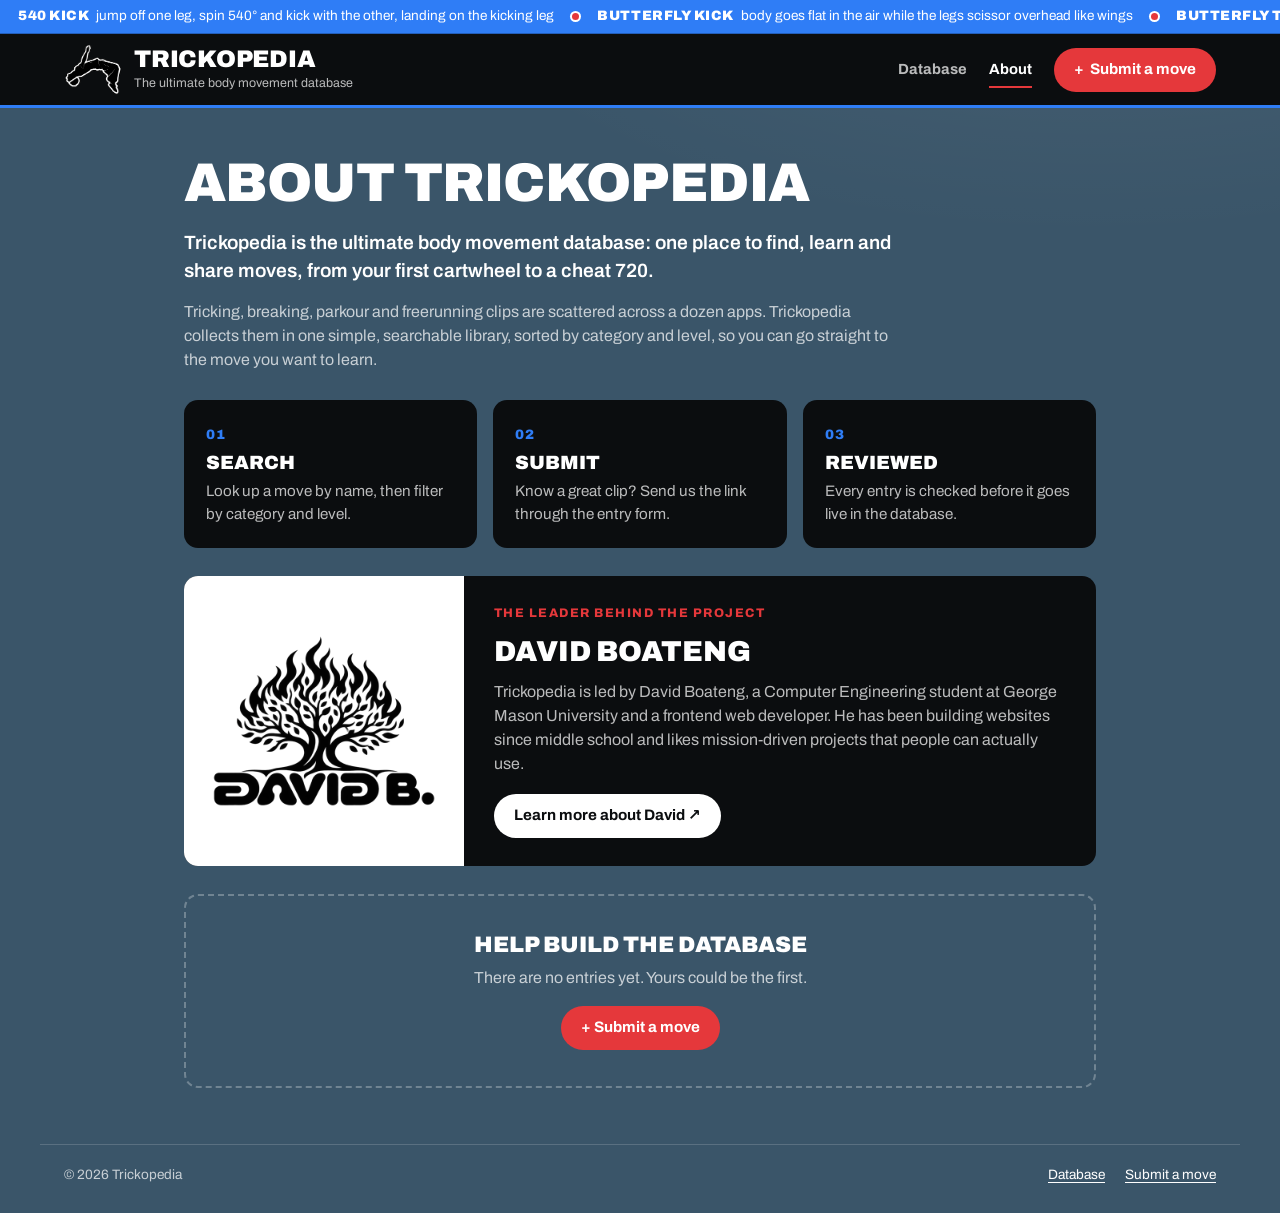
==== about.html @ de52c17c "Launch Trickopedia: movement database, about page and moves ticker - Database page with search, cate" ====
<!DOCTYPE html>
<html lang="en">
<head>
  <meta charset="UTF-8">
  <meta name="viewport" content="width=device-width, initial-scale=1.0">
  <title>About | Trickopedia</title>
  <meta name="description" content="About Trickopedia, the ultimate body movement and moves database, and the person leading it.">
  <meta name="theme-color" content="#0b0d0f">
  <link rel="icon" href="assets/trickopedia.png">
  <link rel="preconnect" href="https://fonts.googleapis.com">
  <link rel="preconnect" href="https://fonts.gstatic.com" crossorigin>
  <link href="https://fonts.googleapis.com/css2?family=Archivo:wght@400;500;600;700;800;900&display=swap" rel="stylesheet">
  <link rel="stylesheet" href="styles.css">
</head>
<body>

  <header class="top">
    <div class="ticker" id="ticker"></div>
    <div class="top-inner">
      <a href="./" class="brand" aria-label="Trickopedia home">
        <img src="assets/trickopedia.png" alt="" class="brand-logo">
        <span class="brand-text">
          <span class="brand-name">Trickopedia</span>
          <span class="brand-tag">The ultimate body movement database</span>
        </span>
      </a>
      <nav class="top-nav" aria-label="Main">
        <a href="./">Database</a>
        <a href="about.html" aria-current="page">About</a>
        <a href="./#submit" class="btn btn-red">
          <span aria-hidden="true">+</span> <span class="btn-long">Submit a move</span><span class="btn-short">Submit</span>
        </a>
      </nav>
    </div>
  </header>

  <main class="wrap about">
    <section class="about-intro">
      <h1>About Trickopedia</h1>
      <p class="lead">Trickopedia is the ultimate body movement database: one place to find, learn and share moves, from your first cartwheel to a cheat 720.</p>
      <p>Tricking, breaking, parkour and freerunning clips are scattered across a dozen apps. Trickopedia collects them in one simple, searchable library, sorted by category and level, so you can go straight to the move you want to learn.</p>
    </section>

    <section class="about-steps" aria-label="How it works">
      <div class="step"><span>01</span><h2>Search</h2><p>Look up a move by name, then filter by category and level.</p></div>
      <div class="step"><span>02</span><h2>Submit</h2><p>Know a great clip? Send us the link through the entry form.</p></div>
      <div class="step"><span>03</span><h2>Reviewed</h2><p>Every entry is checked before it goes live in the database.</p></div>
    </section>

    <section class="leader">
      <div class="leader-logo">
        <img src="assets/davidb-logo.png" alt="David B. logo">
      </div>
      <div class="leader-text">
        <p class="eyebrow">The leader behind the project</p>
        <h2>David Boateng</h2>
        <p>Trickopedia is led by David Boateng, a Computer Engineering student at George Mason University and a frontend web developer. He has been building websites since middle school and likes mission-driven projects that people can actually use.</p>
        <a href="https://djmboateng.github.io/simulations/about.html" class="btn btn-white" target="_blank" rel="noopener">Learn more about David ↗</a>
      </div>
    </section>

    <section class="about-cta">
      <h2>Help build the database</h2>
      <p>There are no entries yet. Yours could be the first.</p>
      <a href="./#submit" class="btn btn-red">+ Submit a move</a>
    </section>
  </main>

  <footer class="foot">
    <p>© <span id="year"></span> Trickopedia</p>
    <nav class="foot-links"><a href="./">Database</a><a href="./#submit">Submit a move</a></nav>
  </footer>

  <script src="app.js"></script>
</body>
</html>
---- styles.css ----
/* =========================================================
   Trickopedia — styles
   Palette: black, white, blue, red on an earthy blue background
   ========================================================= */

:root {
  --bg: #3a5569;          /* earthy blue */
  --bg-soft: #45627a;
  --black: #0b0d0f;
  --black-2: #171b20;
  --white: #ffffff;
  --text-soft: rgba(255, 255, 255, 0.72);
  --line: rgba(255, 255, 255, 0.16);
  --blue: #2f7df6;
  --blue-soft: rgba(47, 125, 246, 0.18);
  --red: #e5383b;
  --red-dark: #c52326;
  --radius: 14px;
  --max: 1200px;
  --font: 'Archivo', system-ui, -apple-system, 'Segoe UI', sans-serif;
}

*, *::before, *::after { box-sizing: border-box; }
[hidden] { display: none !important; }
html { -webkit-text-size-adjust: 100%; }
body {
  margin: 0;
  min-height: 100vh;
  display: flex;
  flex-direction: column;
  font-family: var(--font);
  font-size: 16px;
  line-height: 1.5;
  color: var(--white);
  background:
    radial-gradient(1200px 600px at 85% -10%, rgba(255, 255, 255, 0.07), transparent 60%),
    var(--bg);
}
img { display: block; max-width: 100%; }
h1, h2, h3 { margin: 0; line-height: 1.15; }
p { margin: 0; }
button, input, select, textarea { font: inherit; color: inherit; }
::selection { background: var(--blue); color: var(--white); }
:focus-visible { outline: 3px solid var(--blue); outline-offset: 2px; }
.muted { color: #5b6672; }

/* ============ BUTTONS ============ */
.btn {
  display: inline-flex;
  align-items: center;
  justify-content: center;
  gap: 6px;
  height: 44px;
  padding: 0 20px;
  border: 0;
  border-radius: 999px;
  font-weight: 700;
  font-size: 0.95rem;
  cursor: pointer;
  white-space: nowrap;
  transition: background 0.15s, transform 0.15s;
}
.btn:active { transform: scale(0.97); }
.btn:disabled { opacity: 0.6; cursor: progress; }
.btn-red { background: var(--red); color: var(--white); }
.btn-red:hover { background: var(--red-dark); }
.btn-ghost { background: transparent; color: var(--black); box-shadow: inset 0 0 0 1.5px #c9d0d7; }
.btn-ghost:hover { background: #eef1f4; }
.btn-short { display: none; }
.btn-white { background: var(--white); color: var(--black); }
.btn-white:hover { background: #e6ebf0; }
.link { background: none; border: 0; padding: 0; color: var(--white); text-decoration: underline; text-underline-offset: 3px; cursor: pointer; }

/* ============ HEADER ============ */
.top {
  position: sticky;
  top: 0;
  z-index: 20;
  background: var(--black);
  border-bottom: 3px solid var(--blue);
}
.top-inner {
  max-width: var(--max);
  margin: 0 auto;
  padding: 10px 24px;
  display: flex;
  align-items: center;
  justify-content: space-between;
  gap: 16px;
}
.brand { display: flex; align-items: center; gap: 12px; color: var(--white); text-decoration: none; min-width: 0; }
.brand-logo { width: 58px; height: auto; flex: none; }
.brand-text { display: flex; flex-direction: column; min-width: 0; }
.brand-name {
  font-weight: 900;
  font-size: 1.5rem;
  letter-spacing: -0.01em;
  text-transform: uppercase;
  line-height: 1;
}
.brand-tag { font-size: 0.78rem; color: var(--text-soft); margin-top: 3px; white-space: nowrap; overflow: hidden; text-overflow: ellipsis; }
.top-nav { display: flex; align-items: center; gap: 22px; flex: none; }
.top-nav > a:not(.btn) {
  color: var(--text-soft);
  text-decoration: none;
  font-weight: 700;
  font-size: 0.92rem;
  padding: 6px 0;
  border-bottom: 2px solid transparent;
  transition: color 0.15s, border-color 0.15s;
}
.top-nav > a:not(.btn):hover { color: var(--white); }
.top-nav > a[aria-current="page"] { color: var(--white); border-bottom-color: var(--red); }
a.btn { text-decoration: none; }

/* ============ TICKER ============ */
.ticker {
  height: 34px;
  overflow: hidden;
  display: flex;
  align-items: center;
  background: var(--blue);
  color: var(--white);
  font-size: 0.85rem;
  border-bottom: 1px solid rgba(0, 0, 0, 0.25);
}
.ticker-track { display: flex; width: max-content; animation: ticker 110s linear infinite; }
.ticker:hover .ticker-track { animation-play-state: paused; }
.ticker-set { display: flex; align-items: center; }
.ticker-item { white-space: nowrap; padding: 0 18px; }
.ticker-item b { font-weight: 900; text-transform: uppercase; letter-spacing: 0.04em; margin-right: 4px; }
.ticker i { width: 7px; height: 7px; flex: none; border-radius: 50%; background: var(--red); box-shadow: 0 0 0 2px var(--white); }
@keyframes ticker { to { transform: translateX(-50%); } }

/* ============ MAIN ============ */
.wrap {
  flex: 1;
  width: 100%;
  max-width: var(--max);
  margin: 0 auto;
  padding: 28px 24px 56px;
}

.search {
  display: flex;
  align-items: center;
  gap: 12px;
  height: 60px;
  padding: 0 18px;
  background: var(--white);
  color: var(--black);
  border-radius: var(--radius);
  box-shadow: 0 10px 30px rgba(0, 0, 0, 0.18);
}
.search:focus-within { outline: 3px solid var(--blue); outline-offset: 2px; }
.search svg { width: 22px; height: 22px; flex: none; fill: none; stroke: #5b6672; stroke-width: 2.2; stroke-linecap: round; }
.search input { flex: 1; min-width: 0; height: 100%; border: 0; background: none; outline: none; font-size: 1.1rem; color: var(--black); }
.search input::placeholder { color: #8a949e; }
.search kbd {
  font-family: inherit;
  font-size: 0.8rem;
  color: #5b6672;
  border: 1px solid #d3d9df;
  border-radius: 6px;
  padding: 1px 8px;
}

.filters {
  margin-top: 16px;
  display: flex;
  align-items: center;
  justify-content: space-between;
  gap: 12px 20px;
  flex-wrap: wrap;
}
.chips { display: flex; gap: 8px; flex-wrap: wrap; }
.chip {
  height: 38px;
  padding: 0 16px;
  border-radius: 999px;
  border: 1.5px solid var(--line);
  background: rgba(11, 13, 15, 0.25);
  color: var(--white);
  font-weight: 600;
  font-size: 0.9rem;
  cursor: pointer;
  transition: background 0.15s, border-color 0.15s;
}
.chip:hover { border-color: rgba(255, 255, 255, 0.45); }
.chip[aria-pressed="true"] { background: var(--blue); border-color: var(--blue); }

.select { display: flex; align-items: center; gap: 10px; font-size: 0.9rem; font-weight: 600; color: var(--text-soft); }
.select select {
  height: 38px;
  padding: 0 34px 0 14px;
  border-radius: 999px;
  border: 1.5px solid var(--line);
  background: rgba(11, 13, 15, 0.25) url("data:image/svg+xml,%3Csvg xmlns='http://www.w3.org/2000/svg' width='12' height='8'%3E%3Cpath d='M1 1l5 5 5-5' fill='none' stroke='white' stroke-width='2'/%3E%3C/svg%3E") no-repeat right 14px center;
  color: var(--white);
  font-weight: 600;
  appearance: none;
  cursor: pointer;
}
.select select option { color: var(--black); }

.count { margin: 22px 0 14px; font-size: 0.9rem; color: var(--text-soft); }
.count b { color: var(--white); }

/* ============ GRID & CARDS ============ */
.grid {
  display: grid;
  grid-template-columns: repeat(auto-fill, minmax(260px, 1fr));
  gap: 18px;
}
.card {
  background: var(--black);
  border-radius: var(--radius);
  overflow: hidden;
  box-shadow: 0 8px 24px rgba(0, 0, 0, 0.2);
  transition: transform 0.2s;
}
.card:hover { transform: translateY(-3px); }
.media { position: relative; aspect-ratio: 16 / 9; background: var(--black-2); }
.media img, .media iframe { position: absolute; inset: 0; width: 100%; height: 100%; object-fit: cover; border: 0; }
.play { position: absolute; inset: 0; width: 100%; border: 0; background: transparent; cursor: pointer; }
.play::after {
  content: '';
  position: absolute;
  left: 50%; top: 50%;
  width: 58px; height: 58px;
  transform: translate(-50%, -50%);
  border-radius: 50%;
  background: var(--red) url("data:image/svg+xml,%3Csvg xmlns='http://www.w3.org/2000/svg' width='18' height='20'%3E%3Cpath d='M0 0l18 10L0 20z' fill='white'/%3E%3C/svg%3E") no-repeat 54% center;
  box-shadow: 0 6px 18px rgba(0, 0, 0, 0.4);
  transition: transform 0.15s;
}
.play:hover::after { transform: translate(-50%, -50%) scale(1.08); }
.media-link {
  position: absolute;
  inset: 0;
  display: grid;
  place-items: center;
  color: var(--white);
  font-weight: 700;
  text-decoration: none;
  background: linear-gradient(135deg, var(--black-2), #22303d);
}
.media-link:hover { color: var(--blue); }
.card-body { padding: 14px 16px 16px; }
.card-body h3 { font-size: 1.05rem; font-weight: 800; }
.card-body mark { background: var(--blue-soft); color: var(--white); border-radius: 3px; padding: 0 2px; }
.tags { display: flex; gap: 6px; flex-wrap: wrap; margin-top: 10px; }
.tag {
  font-size: 0.72rem;
  font-weight: 700;
  letter-spacing: 0.04em;
  text-transform: uppercase;
  padding: 3px 9px;
  border-radius: 999px;
  border: 1px solid var(--line);
  color: var(--text-soft);
}
.tag-blue { background: var(--blue); border-color: var(--blue); color: var(--white); }
.credit { margin-top: 10px; font-size: 0.85rem; color: var(--text-soft); }

/* ============ EMPTY STATE ============ */
.empty {
  grid-column: 1 / -1;
  display: flex;
  flex-direction: column;
  align-items: center;
  text-align: center;
  gap: 10px;
  padding: 56px 24px;
  border: 2px dashed rgba(255, 255, 255, 0.28);
  border-radius: var(--radius);
  background: rgba(11, 13, 15, 0.18);
}
.empty-logo { width: 120px; margin-bottom: 6px; }
.empty h2 { font-size: 1.6rem; font-weight: 900; text-transform: uppercase; }
.empty p { color: var(--text-soft); max-width: 380px; }
.empty .btn { margin-top: 10px; }
.empty-sm { padding: 40px 24px; }
.empty-sm h2 { font-size: 1.25rem; }

/* ============ FOOTER ============ */
.foot {
  max-width: var(--max);
  width: 100%;
  margin: 0 auto;
  padding: 20px 24px 28px;
  border-top: 1px solid var(--line);
  display: flex;
  justify-content: space-between;
  gap: 16px;
  font-size: 0.85rem;
  color: var(--text-soft);
}

.foot-links { display: flex; gap: 20px; }
.foot-links a { color: var(--white); text-underline-offset: 3px; }

/* ============ ABOUT PAGE ============ */
.about { display: grid; gap: 28px; max-width: 960px; padding-top: 44px; }
.about-intro { max-width: 720px; display: grid; gap: 14px; }
.about-intro h1 { font-size: clamp(2.2rem, 6vw, 3.4rem); font-weight: 900; text-transform: uppercase; letter-spacing: -0.01em; }
.about-intro .lead { font-size: 1.2rem; font-weight: 600; }
.about-intro p:not(.lead) { color: var(--text-soft); }

.about-steps { display: grid; grid-template-columns: repeat(3, 1fr); gap: 16px; }
.step { background: var(--black); border-radius: var(--radius); padding: 22px; }
.step span { font-weight: 900; color: var(--blue); font-size: 0.85rem; letter-spacing: 0.08em; }
.step h2 { font-size: 1.2rem; font-weight: 900; text-transform: uppercase; margin: 6px 0 6px; }
.step p { color: var(--text-soft); font-size: 0.95rem; }

.leader {
  display: grid;
  grid-template-columns: 280px 1fr;
  background: var(--black);
  border-radius: var(--radius);
  overflow: hidden;
}
.leader-logo { background: var(--white); display: grid; place-items: center; padding: 28px; }
.leader-logo img { width: 100%; max-width: 230px; }
.leader-text { padding: 28px 30px; display: grid; gap: 12px; align-content: center; justify-items: start; }
.eyebrow { font-size: 0.78rem; font-weight: 800; letter-spacing: 0.12em; text-transform: uppercase; color: var(--red); }
.leader-text h2 { font-size: 1.8rem; font-weight: 900; text-transform: uppercase; }
.leader-text p:not(.eyebrow) { color: var(--text-soft); }
.leader-text .btn { margin-top: 6px; }

.about-cta {
  display: grid;
  justify-items: center;
  text-align: center;
  gap: 8px;
  padding: 36px 24px;
  border: 2px dashed rgba(255, 255, 255, 0.28);
  border-radius: var(--radius);
}
.about-cta h2 { font-size: 1.4rem; font-weight: 900; text-transform: uppercase; }
.about-cta p { color: var(--text-soft); }
.about-cta .btn { margin-top: 8px; }

/* ============ SUBMIT DIALOG ============ */
.modal {
  width: min(540px, calc(100% - 32px));
  max-height: calc(100% - 32px);
  padding: 0;
  border: 0;
  border-radius: 18px;
  background: var(--white);
  color: var(--black);
  box-shadow: 0 30px 80px rgba(0, 0, 0, 0.45);
}
.modal::backdrop { background: rgba(11, 13, 15, 0.65); backdrop-filter: blur(3px); }
.modal[open] { animation: pop 0.2s ease-out; }
@keyframes pop { from { opacity: 0; transform: translateY(10px) scale(0.98); } }
.modal-head {
  display: flex;
  align-items: center;
  justify-content: space-between;
  padding: 20px 24px 0;
}
.modal-head h2 { font-size: 1.35rem; font-weight: 900; text-transform: uppercase; }
.modal-close {
  width: 36px; height: 36px;
  border: 0;
  border-radius: 50%;
  background: #eef1f4;
  font-size: 1.4rem;
  line-height: 1;
  cursor: pointer;
}
.modal-close:hover { background: #dfe4e9; }
.modal-body { padding: 8px 24px 4px; display: grid; gap: 16px; }
.field { display: grid; gap: 6px; }
.field > span { font-size: 0.88rem; font-weight: 700; }
.field b { color: var(--red); }
.field input, .field select, .field textarea {
  width: 100%;
  padding: 11px 13px;
  border: 1.5px solid #c9d0d7;
  border-radius: 10px;
  background: var(--white);
  color: var(--black);
  font-size: 1rem;
}
.field textarea { resize: vertical; }
.field input:focus, .field select:focus, .field textarea:focus { outline: none; border-color: var(--blue); box-shadow: 0 0 0 3px var(--blue-soft); }
.hint { font-size: 0.8rem; color: #5b6672; }
.field-row { display: grid; grid-template-columns: 1fr 1fr; gap: 12px; }
.trap { position: absolute; left: -9999px; width: 1px; height: 1px; opacity: 0; }
.form-error { color: var(--red-dark); font-weight: 600; font-size: 0.9rem; min-height: 1.2em; }
.form-error:empty { display: none; }
.modal-done { padding: 28px 24px 8px; text-align: center; display: grid; justify-items: center; gap: 6px; }
.done-logo { width: 110px; margin-bottom: 8px; }
.modal-done h3 { font-size: 1.3rem; font-weight: 900; }
.modal-foot {
  display: flex;
  justify-content: flex-end;
  gap: 10px;
  padding: 18px 24px 22px;
}

/* ============ SMALL SCREENS ============ */
@media (max-width: 640px) {
  .top-inner { padding: 8px 16px; }
  .brand-logo { width: 44px; }
  .brand-name { font-size: 1.2rem; }
  .brand-tag { font-size: 0.7rem; }
  .btn-long { display: none; }
  .btn-short { display: inline; }
  .top .btn { height: 40px; padding: 0 16px; }
  .wrap { padding: 20px 16px 40px; }
  .search { height: 54px; padding: 0 14px; }
  .search input { font-size: 1rem; }
  .search kbd { display: none; }
  /* Chips scroll sideways instead of wrapping into many rows */
  .chips { flex-wrap: nowrap; overflow-x: auto; margin: 0 -16px; padding: 0 16px 4px; width: calc(100% + 32px); scrollbar-width: none; }
  .chips::-webkit-scrollbar { display: none; }
  .chip { flex: none; }
  .foot { padding: 18px 16px 24px; }
  .modal-head, .modal-body, .modal-foot { padding-left: 18px; padding-right: 18px; }
  .field-row { grid-template-columns: 1fr; }
  /* The logo already links home, so drop the Database link and tagline to fit */
  .brand-tag, .top-nav > a[href="./"] { display: none; }
  .brand-name { font-size: 1.05rem; }
  .top-nav { gap: 14px; }
  .ticker { height: 30px; font-size: 0.8rem; }
  .about { padding-top: 28px; gap: 20px; }
  .about-steps { grid-template-columns: 1fr; }
  .leader { grid-template-columns: 1fr; }
  .leader-logo { padding: 22px; }
  .leader-logo img { max-width: 190px; }
  .leader-text { padding: 22px 20px 24px; }
}
@media (max-width: 380px) {
  .brand-name { font-size: 0.92rem; }
  .brand-logo { width: 36px; }
  .top .btn { padding: 0 12px; }
}

@media (prefers-reduced-motion: reduce) {
  *, *::before, *::after { animation: none !important; transition: none !important; }
  /* Without the scroll animation, let people swipe through the ticker */
  .ticker { overflow-x: auto; scrollbar-width: none; }
}
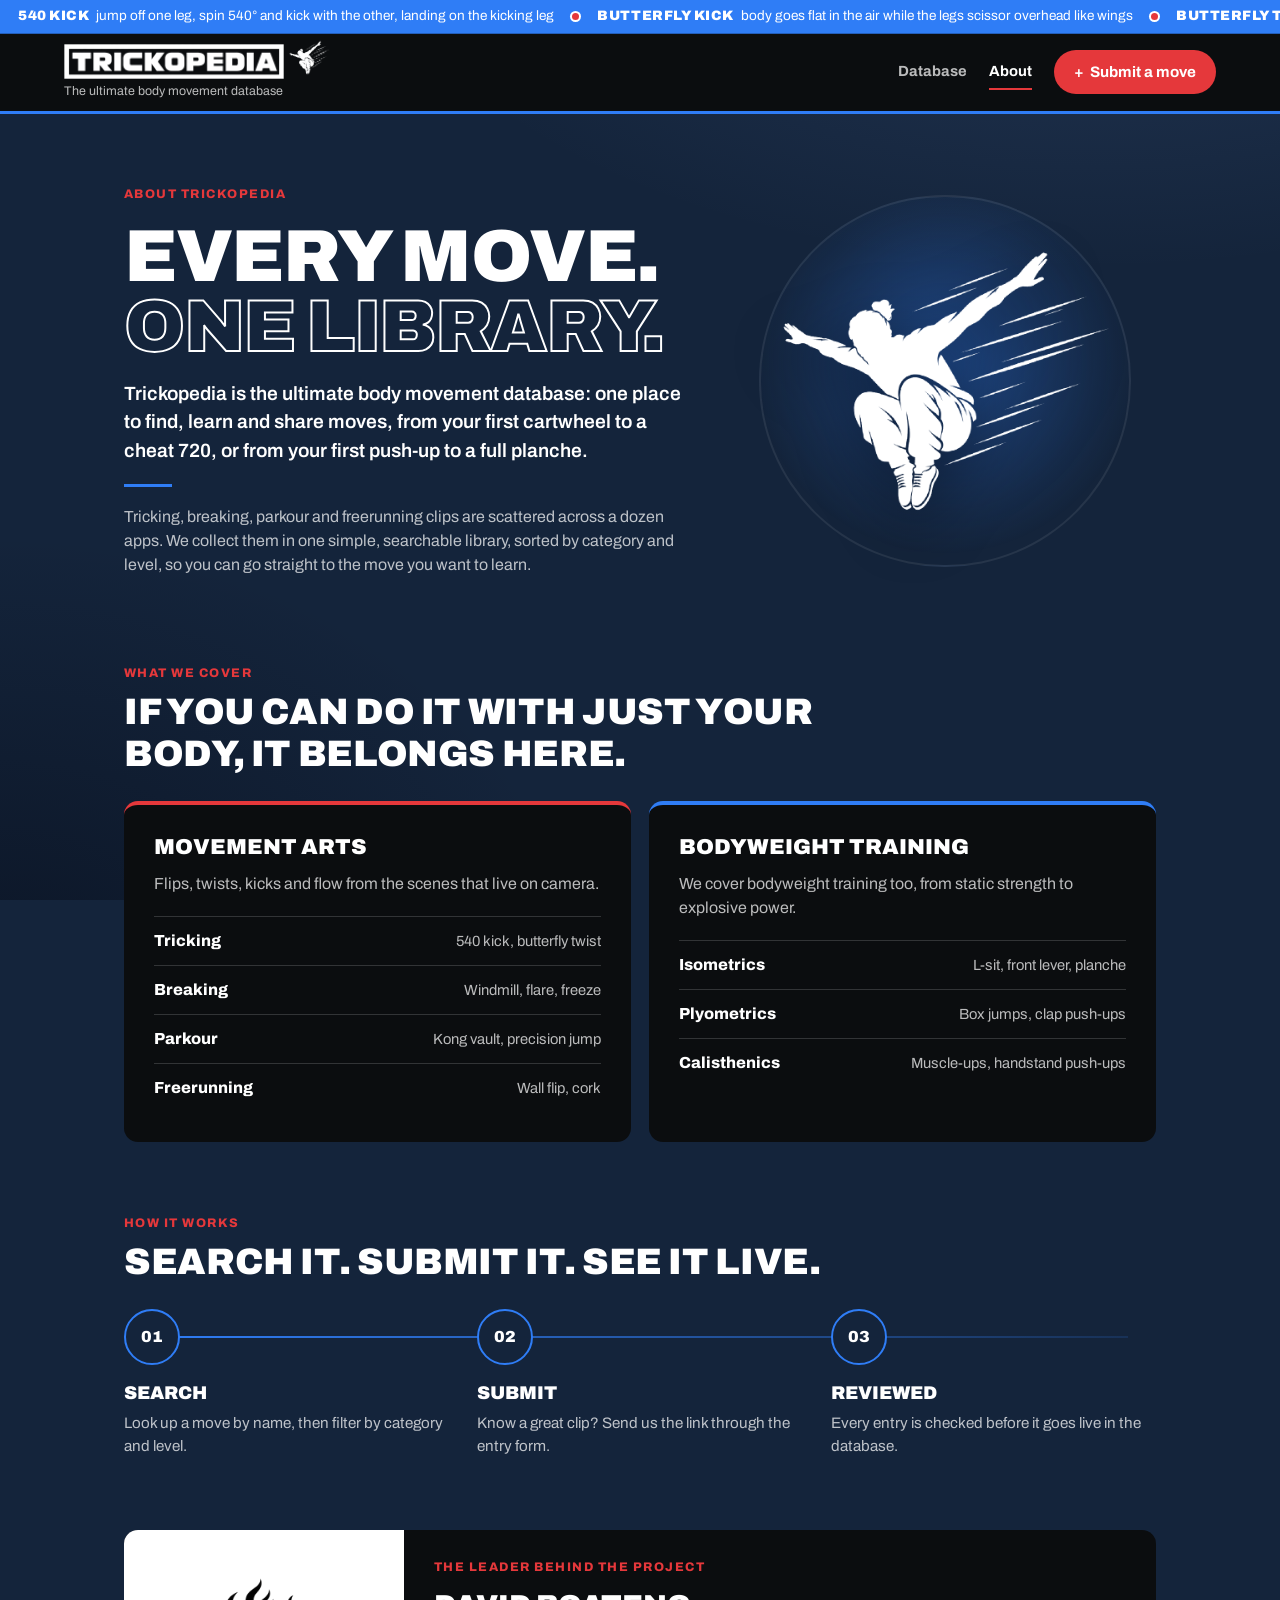
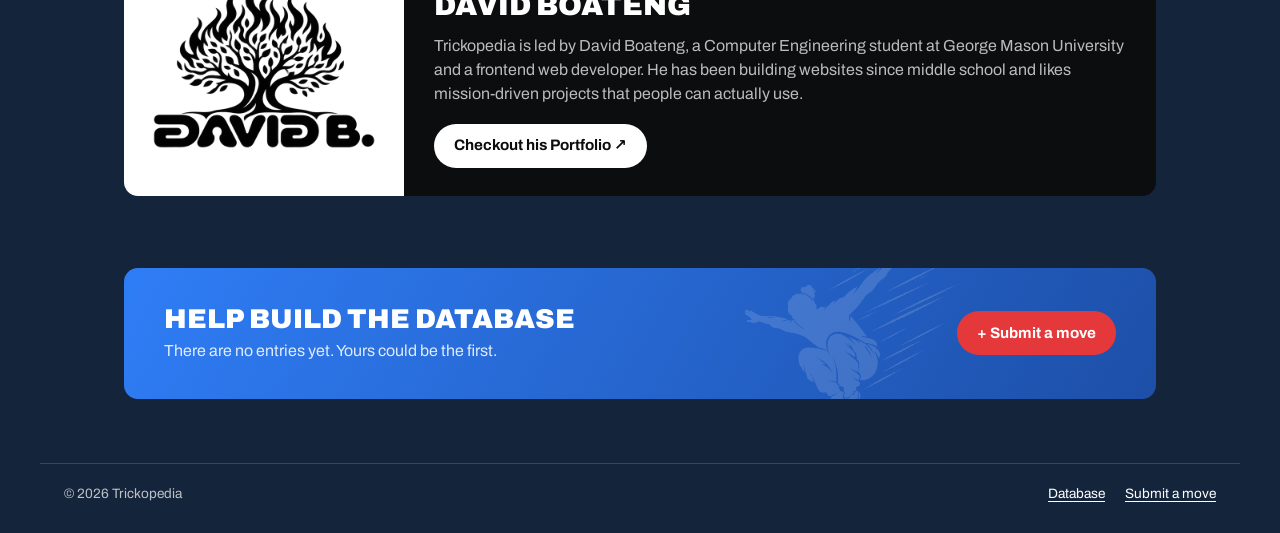
==== commit 0bf4b9c3: "New logos, storm-blue theme, About page redesign and Bodyweight filter - Add the TRICKOPEDIA wordmar" ====
--- a/about.html
+++ b/about.html
@@ -6,7 +6,9 @@
   <title>About | Trickopedia</title>
   <meta name="description" content="About Trickopedia, the ultimate body movement and moves database, and the person leading it.">
   <meta name="theme-color" content="#0b0d0f">
-  <link rel="icon" href="assets/trickopedia.png">
+  <link rel="icon" type="image/png" sizes="32x32" href="assets/favicon-32.png">
+  <link rel="icon" type="image/png" sizes="512x512" href="assets/favicon-512.png">
+  <link rel="apple-touch-icon" href="assets/apple-touch-icon.png">
   <link rel="preconnect" href="https://fonts.googleapis.com">
   <link rel="preconnect" href="https://fonts.gstatic.com" crossorigin>
   <link href="https://fonts.googleapis.com/css2?family=Archivo:wght@400;500;600;700;800;900&display=swap" rel="stylesheet">
@@ -18,16 +20,18 @@
     <div class="ticker" id="ticker"></div>
     <div class="top-inner">
       <a href="./" class="brand" aria-label="Trickopedia home">
-        <img src="assets/trickopedia.png" alt="" class="brand-logo">
         <span class="brand-text">
-          <span class="brand-name">Trickopedia</span>
+          <span class="brand-lockup">
+            <img src="assets/logo-wordmark.png" alt="Trickopedia" class="brand-wordmark">
+            <img src="assets/logo-mark.png" alt="" class="brand-mark">
+          </span>
           <span class="brand-tag">The ultimate body movement database</span>
         </span>
       </a>
       <nav class="top-nav" aria-label="Main">
         <a href="./">Database</a>
         <a href="about.html" aria-current="page">About</a>
-        <a href="./#submit" class="btn btn-red">
+        <a href="#" class="btn btn-red" data-submit-link>
           <span aria-hidden="true">+</span> <span class="btn-long">Submit a move</span><span class="btn-short">Submit</span>
         </a>
       </nav>
@@ -35,16 +39,56 @@
   </header>
 
   <main class="wrap about">
-    <section class="about-intro">
-      <h1>About Trickopedia</h1>
-      <p class="lead">Trickopedia is the ultimate body movement database: one place to find, learn and share moves, from your first cartwheel to a cheat 720.</p>
-      <p>Tricking, breaking, parkour and freerunning clips are scattered across a dozen apps. Trickopedia collects them in one simple, searchable library, sorted by category and level, so you can go straight to the move you want to learn.</p>
+    <section class="about-hero">
+      <div class="about-hero-text">
+        <p class="eyebrow">About Trickopedia</p>
+        <h1>Every move.<br><span>One library.</span></h1>
+        <p class="lead">Trickopedia is the ultimate body movement database: one place to find, learn and share moves, from your first cartwheel to a cheat 720, or from your first push-up to a full planche.</p>
+        <p>Tricking, breaking, parkour and freerunning clips are scattered across a dozen apps. We collect them in one simple, searchable library, sorted by category and level, so you can go straight to the move you want to learn.</p>
+      </div>
+      <div class="about-hero-art" aria-hidden="true">
+        <img src="assets/logo-mark.png" alt="">
+      </div>
     </section>
 
-    <section class="about-steps" aria-label="How it works">
-      <div class="step"><span>01</span><h2>Search</h2><p>Look up a move by name, then filter by category and level.</p></div>
-      <div class="step"><span>02</span><h2>Submit</h2><p>Know a great clip? Send us the link through the entry form.</p></div>
-      <div class="step"><span>03</span><h2>Reviewed</h2><p>Every entry is checked before it goes live in the database.</p></div>
+    <section class="cover" aria-labelledby="cover-title">
+      <div class="section-head">
+        <p class="eyebrow">What we cover</p>
+        <h2 id="cover-title">If you can do it with just your body, it belongs here.</h2>
+      </div>
+      <div class="cover-grid">
+        <article class="cover-card">
+          <h3>Movement arts</h3>
+          <p>Flips, twists, kicks and flow from the scenes that live on camera.</p>
+          <dl class="cover-list">
+            <div><dt>Tricking</dt><dd>540 kick, butterfly twist</dd></div>
+            <div><dt>Breaking</dt><dd>Windmill, flare, freeze</dd></div>
+            <div><dt>Parkour</dt><dd>Kong vault, precision jump</dd></div>
+            <div><dt>Freerunning</dt><dd>Wall flip, cork</dd></div>
+          </dl>
+        </article>
+        <article class="cover-card cover-card-blue">
+          <h3>Bodyweight training</h3>
+          <p>We cover bodyweight training too, from static strength to explosive power.</p>
+          <dl class="cover-list">
+            <div><dt>Isometrics</dt><dd>L-sit, front lever, planche</dd></div>
+            <div><dt>Plyometrics</dt><dd>Box jumps, clap push-ups</dd></div>
+            <div><dt>Calisthenics</dt><dd>Muscle-ups, handstand push-ups</dd></div>
+          </dl>
+        </article>
+      </div>
+    </section>
+
+    <section class="how" aria-labelledby="how-title">
+      <div class="section-head">
+        <p class="eyebrow">How it works</p>
+        <h2 id="how-title">Search it. Submit it. See it live.</h2>
+      </div>
+      <ol class="steps">
+        <li><span class="step-num">01</span><h3>Search</h3><p>Look up a move by name, then filter by category and level.</p></li>
+        <li><span class="step-num">02</span><h3>Submit</h3><p>Know a great clip? Send us the link through the entry form.</p></li>
+        <li><span class="step-num">03</span><h3>Reviewed</h3><p>Every entry is checked before it goes live in the database.</p></li>
+      </ol>
     </section>
 
     <section class="leader">
@@ -55,20 +99,22 @@
         <p class="eyebrow">The leader behind the project</p>
         <h2>David Boateng</h2>
         <p>Trickopedia is led by David Boateng, a Computer Engineering student at George Mason University and a frontend web developer. He has been building websites since middle school and likes mission-driven projects that people can actually use.</p>
-        <a href="https://djmboateng.github.io/simulations/about.html" class="btn btn-white" target="_blank" rel="noopener">Learn more about David ↗</a>
+        <a href="https://djmboateng.github.io/portfolio/" class="btn btn-white" target="_blank" rel="noopener">Checkout his Portfolio ↗</a>
       </div>
     </section>
 
     <section class="about-cta">
-      <h2>Help build the database</h2>
-      <p>There are no entries yet. Yours could be the first.</p>
-      <a href="./#submit" class="btn btn-red">+ Submit a move</a>
+      <div>
+        <h2>Help build the database</h2>
+        <p>There are no entries yet. Yours could be the first.</p>
+      </div>
+      <a href="#" class="btn btn-red" data-submit-link>+ Submit a move</a>
     </section>
   </main>
 
   <footer class="foot">
     <p>© <span id="year"></span> Trickopedia</p>
-    <nav class="foot-links"><a href="./">Database</a><a href="./#submit">Submit a move</a></nav>
+    <nav class="foot-links"><a href="./">Database</a><a href="#" data-submit-link>Submit a move</a></nav>
   </footer>
 
   <script src="app.js"></script>
--- a/styles.css
+++ b/styles.css
@@ -1,11 +1,11 @@
 /* =========================================================
    Trickopedia — styles
-   Palette: black, white, blue, red on an earthy blue background
+   Palette: black, white, blue, red on a thunderstorm blue background
    ========================================================= */
 
 :root {
-  --bg: #3a5569;          /* earthy blue */
-  --bg-soft: #45627a;
+  --bg: #14243b;          /* thunderstorm blue */
+  --bg-soft: #1d3352;
   --black: #0b0d0f;
   --black-2: #171b20;
   --white: #ffffff;
@@ -33,8 +33,10 @@
   line-height: 1.5;
   color: var(--white);
   background:
-    radial-gradient(1200px 600px at 85% -10%, rgba(255, 255, 255, 0.07), transparent 60%),
+    radial-gradient(1200px 600px at 85% -10%, rgba(120, 160, 230, 0.14), transparent 60%),
+    radial-gradient(900px 700px at 0% 110%, rgba(5, 10, 22, 0.55), transparent 65%),
     var(--bg);
+  background-attachment: fixed;
 }
 img { display: block; max-width: 100%; }
 h1, h2, h3 { margin: 0; line-height: 1.15; }
@@ -42,7 +44,6 @@
 button, input, select, textarea { font: inherit; color: inherit; }
 ::selection { background: var(--blue); color: var(--white); }
 :focus-visible { outline: 3px solid var(--blue); outline-offset: 2px; }
-.muted { color: #5b6672; }
 
 /* ============ BUTTONS ============ */
 .btn {
@@ -61,15 +62,11 @@
   transition: background 0.15s, transform 0.15s;
 }
 .btn:active { transform: scale(0.97); }
-.btn:disabled { opacity: 0.6; cursor: progress; }
 .btn-red { background: var(--red); color: var(--white); }
 .btn-red:hover { background: var(--red-dark); }
-.btn-ghost { background: transparent; color: var(--black); box-shadow: inset 0 0 0 1.5px #c9d0d7; }
-.btn-ghost:hover { background: #eef1f4; }
 .btn-short { display: none; }
 .btn-white { background: var(--white); color: var(--black); }
 .btn-white:hover { background: #e6ebf0; }
-.link { background: none; border: 0; padding: 0; color: var(--white); text-decoration: underline; text-underline-offset: 3px; cursor: pointer; }
 
 /* ============ HEADER ============ */
 .top {
@@ -89,18 +86,13 @@
   gap: 16px;
 }
 .brand { display: flex; align-items: center; gap: 12px; color: var(--white); text-decoration: none; min-width: 0; }
-.brand-logo { width: 58px; height: auto; flex: none; }
 .brand-text { display: flex; flex-direction: column; min-width: 0; }
-.brand-name {
-  font-weight: 900;
-  font-size: 1.5rem;
-  letter-spacing: -0.01em;
-  text-transform: uppercase;
-  line-height: 1;
-}
+.brand-lockup { display: flex; align-items: center; gap: 6px; }
+.brand-wordmark { width: 220px; height: auto; }
+/* Jumper sits at the end of the wordmark, nudged up so it reads as leaping off it */
+.brand-mark { height: 32px; width: auto; flex: none; margin: -8px 0 0; transform: rotate(-6deg); }
 .brand-tag { font-size: 0.78rem; color: var(--text-soft); margin-top: 3px; white-space: nowrap; overflow: hidden; text-overflow: ellipsis; }
-.top-nav { display: flex; align-items: center; gap: 22px; flex: none; }
-.top-nav > a:not(.btn) {
+.top-nav { display: flex; align-items: center; gap: 22px; flex: none; }.top-nav > a:not(.btn) {
   color: var(--text-soft);
   text-decoration: none;
   font-weight: 700;
@@ -301,17 +293,79 @@
 .foot-links a { color: var(--white); text-underline-offset: 3px; }
 
 /* ============ ABOUT PAGE ============ */
-.about { display: grid; gap: 28px; max-width: 960px; padding-top: 44px; }
-.about-intro { max-width: 720px; display: grid; gap: 14px; }
-.about-intro h1 { font-size: clamp(2.2rem, 6vw, 3.4rem); font-weight: 900; text-transform: uppercase; letter-spacing: -0.01em; }
-.about-intro .lead { font-size: 1.2rem; font-weight: 600; }
-.about-intro p:not(.lead) { color: var(--text-soft); }
-
-.about-steps { display: grid; grid-template-columns: repeat(3, 1fr); gap: 16px; }
-.step { background: var(--black); border-radius: var(--radius); padding: 22px; }
-.step span { font-weight: 900; color: var(--blue); font-size: 0.85rem; letter-spacing: 0.08em; }
-.step h2 { font-size: 1.2rem; font-weight: 900; text-transform: uppercase; margin: 6px 0 6px; }
-.step p { color: var(--text-soft); font-size: 0.95rem; }
+.about { display: grid; gap: 72px; max-width: 1080px; padding-top: 56px; padding-bottom: 64px; }
+.eyebrow { font-size: 0.78rem; font-weight: 800; letter-spacing: 0.12em; text-transform: uppercase; color: var(--red); }
+
+.about-hero { display: grid; grid-template-columns: 1.35fr 1fr; gap: 40px; align-items: center; }
+.about-hero-text { display: grid; gap: 18px; }
+.about-hero h1 {
+  font-size: clamp(2.6rem, 7vw, 4.6rem);
+  font-weight: 900;
+  text-transform: uppercase;
+  letter-spacing: -0.02em;
+  line-height: 0.95;
+}
+.about-hero h1 span { color: transparent; -webkit-text-stroke: 2px var(--white); }
+.about-hero .lead { font-size: 1.2rem; font-weight: 600; max-width: 34em; }
+.about-hero-text p:not(.lead):not(.eyebrow) { color: var(--text-soft); max-width: 36em; }
+.about-hero-text p:not(.lead):not(.eyebrow)::before {
+  content: ''; display: block; width: 48px; height: 3px; background: var(--blue); margin-bottom: 18px;
+}
+.about-hero-art { position: relative; display: grid; place-items: center; aspect-ratio: 1; }
+.about-hero-art::before {
+  content: '';
+  position: absolute;
+  inset: 6%;
+  border-radius: 50%;
+  background: radial-gradient(circle at 50% 45%, rgba(47, 125, 246, 0.45), rgba(47, 125, 246, 0.08) 55%, transparent 70%);
+  border: 2px solid rgba(255, 255, 255, 0.08);
+}
+.about-hero-art img { position: relative; width: 78%; filter: drop-shadow(0 18px 30px rgba(0, 0, 0, 0.45)); }
+
+.section-head { display: grid; gap: 8px; margin-bottom: 26px; max-width: 780px; }
+.section-head h2 { font-size: clamp(1.6rem, 3.6vw, 2.3rem); font-weight: 900; text-transform: uppercase; letter-spacing: -0.01em; }
+
+.cover-grid { display: grid; grid-template-columns: 1fr 1fr; gap: 18px; }
+.cover-card {
+  background: var(--black);
+  border-radius: var(--radius);
+  padding: 30px;
+  display: grid;
+  gap: 12px;
+  align-content: start;
+  border-top: 4px solid var(--red);
+}
+.cover-card-blue { border-top-color: var(--blue); }
+.cover-card h3 { font-size: 1.35rem; font-weight: 900; text-transform: uppercase; }
+.cover-card > p { color: var(--text-soft); }
+.cover-list { margin: 8px 0 0; display: grid; }
+.cover-list div { display: flex; justify-content: space-between; align-items: baseline; gap: 16px; padding: 12px 0; border-top: 1px solid var(--line); }
+.cover-list dt { font-weight: 800; }
+.cover-list dd { margin: 0; color: var(--text-soft); font-size: 0.92rem; text-align: right; }
+
+.steps { list-style: none; margin: 0; padding: 0; display: grid; grid-template-columns: repeat(3, 1fr); gap: 28px; position: relative; }
+.steps::before {
+  content: '';
+  position: absolute;
+  top: 27px;
+  left: 28px;
+  right: 28px;
+  height: 2px;
+  background: linear-gradient(90deg, var(--blue), rgba(47, 125, 246, 0.15));
+}
+.steps li { position: relative; display: grid; gap: 8px; align-content: start; }
+.step-num {
+  width: 56px; height: 56px;
+  display: grid; place-items: center;
+  border-radius: 50%;
+  background: var(--bg);
+  border: 2px solid var(--blue);
+  font-weight: 900;
+  color: var(--white);
+  margin-bottom: 10px;
+}
+.steps h3 { font-size: 1.15rem; font-weight: 900; text-transform: uppercase; }
+.steps p { color: var(--text-soft); font-size: 0.95rem; }
 
 .leader {
   display: grid;
@@ -323,90 +377,43 @@
 .leader-logo { background: var(--white); display: grid; place-items: center; padding: 28px; }
 .leader-logo img { width: 100%; max-width: 230px; }
 .leader-text { padding: 28px 30px; display: grid; gap: 12px; align-content: center; justify-items: start; }
-.eyebrow { font-size: 0.78rem; font-weight: 800; letter-spacing: 0.12em; text-transform: uppercase; color: var(--red); }
 .leader-text h2 { font-size: 1.8rem; font-weight: 900; text-transform: uppercase; }
 .leader-text p:not(.eyebrow) { color: var(--text-soft); }
 .leader-text .btn { margin-top: 6px; }
 
 .about-cta {
-  display: grid;
-  justify-items: center;
-  text-align: center;
-  gap: 8px;
-  padding: 36px 24px;
-  border: 2px dashed rgba(255, 255, 255, 0.28);
-  border-radius: var(--radius);
-}
-.about-cta h2 { font-size: 1.4rem; font-weight: 900; text-transform: uppercase; }
-.about-cta p { color: var(--text-soft); }
-.about-cta .btn { margin-top: 8px; }
-
-/* ============ SUBMIT DIALOG ============ */
-.modal {
-  width: min(540px, calc(100% - 32px));
-  max-height: calc(100% - 32px);
-  padding: 0;
-  border: 0;
-  border-radius: 18px;
-  background: var(--white);
-  color: var(--black);
-  box-shadow: 0 30px 80px rgba(0, 0, 0, 0.45);
-}
-.modal::backdrop { background: rgba(11, 13, 15, 0.65); backdrop-filter: blur(3px); }
-.modal[open] { animation: pop 0.2s ease-out; }
-@keyframes pop { from { opacity: 0; transform: translateY(10px) scale(0.98); } }
-.modal-head {
+  position: relative;
+  overflow: hidden;
   display: flex;
   align-items: center;
   justify-content: space-between;
-  padding: 20px 24px 0;
-}
-.modal-head h2 { font-size: 1.35rem; font-weight: 900; text-transform: uppercase; }
-.modal-close {
-  width: 36px; height: 36px;
-  border: 0;
-  border-radius: 50%;
-  background: #eef1f4;
-  font-size: 1.4rem;
-  line-height: 1;
-  cursor: pointer;
-}
-.modal-close:hover { background: #dfe4e9; }
-.modal-body { padding: 8px 24px 4px; display: grid; gap: 16px; }
-.field { display: grid; gap: 6px; }
-.field > span { font-size: 0.88rem; font-weight: 700; }
-.field b { color: var(--red); }
-.field input, .field select, .field textarea {
-  width: 100%;
-  padding: 11px 13px;
-  border: 1.5px solid #c9d0d7;
-  border-radius: 10px;
-  background: var(--white);
-  color: var(--black);
-  font-size: 1rem;
-}
-.field textarea { resize: vertical; }
-.field input:focus, .field select:focus, .field textarea:focus { outline: none; border-color: var(--blue); box-shadow: 0 0 0 3px var(--blue-soft); }
-.hint { font-size: 0.8rem; color: #5b6672; }
-.field-row { display: grid; grid-template-columns: 1fr 1fr; gap: 12px; }
-.trap { position: absolute; left: -9999px; width: 1px; height: 1px; opacity: 0; }
-.form-error { color: var(--red-dark); font-weight: 600; font-size: 0.9rem; min-height: 1.2em; }
-.form-error:empty { display: none; }
-.modal-done { padding: 28px 24px 8px; text-align: center; display: grid; justify-items: center; gap: 6px; }
-.done-logo { width: 110px; margin-bottom: 8px; }
-.modal-done h3 { font-size: 1.3rem; font-weight: 900; }
-.modal-foot {
-  display: flex;
-  justify-content: flex-end;
-  gap: 10px;
-  padding: 18px 24px 22px;
-}
+  gap: 24px;
+  padding: 36px 40px;
+  border-radius: var(--radius);
+  background: linear-gradient(120deg, var(--blue), #1d4fa8);
+}
+.about-cta::after {
+  content: '';
+  position: absolute;
+  right: 190px;
+  top: 50%;
+  width: 220px;
+  height: 220px;
+  transform: translateY(-50%) rotate(-8deg);
+  background: url('assets/logo-mark.png') center / contain no-repeat;
+  opacity: 0.14;
+  pointer-events: none;
+}
+.about-cta > * { position: relative; z-index: 1; }
+.about-cta h2 { font-size: 1.7rem; font-weight: 900; text-transform: uppercase; }
+.about-cta p { color: rgba(255, 255, 255, 0.85); margin-top: 4px; }
+.about-cta .btn { flex: none; }
 
 /* ============ SMALL SCREENS ============ */
 @media (max-width: 640px) {
   .top-inner { padding: 8px 16px; }
-  .brand-logo { width: 44px; }
-  .brand-name { font-size: 1.2rem; }
+  .brand-wordmark { width: 170px; }
+  .brand-mark { height: 24px; margin: -6px 0 0; }
   .brand-tag { font-size: 0.7rem; }
   .btn-long { display: none; }
   .btn-short { display: inline; }
@@ -415,28 +422,38 @@
   .search { height: 54px; padding: 0 14px; }
   .search input { font-size: 1rem; }
   .search kbd { display: none; }
-  /* Chips scroll sideways instead of wrapping into many rows */
-  .chips { flex-wrap: nowrap; overflow-x: auto; margin: 0 -16px; padding: 0 16px 4px; width: calc(100% + 32px); scrollbar-width: none; }
-  .chips::-webkit-scrollbar { display: none; }
-  .chip { flex: none; }
+  /* Chips wrap into full-width rows so every category stays visible */
+  .chips { gap: 6px; width: 100%; }
+  .chip { flex: 1 0 auto; height: 38px; padding: 0 12px; font-size: 0.88rem; justify-content: center; text-align: center; }
   .foot { padding: 18px 16px 24px; }
-  .modal-head, .modal-body, .modal-foot { padding-left: 18px; padding-right: 18px; }
-  .field-row { grid-template-columns: 1fr; }
   /* The logo already links home, so drop the Database link and tagline to fit */
   .brand-tag, .top-nav > a[href="./"] { display: none; }
-  .brand-name { font-size: 1.05rem; }
+  .brand-wordmark { width: 150px; }
   .top-nav { gap: 14px; }
   .ticker { height: 30px; font-size: 0.8rem; }
-  .about { padding-top: 28px; gap: 20px; }
-  .about-steps { grid-template-columns: 1fr; }
+  .about { padding-top: 28px; gap: 48px; }
+  .about-hero { grid-template-columns: 1fr; gap: 8px; }
+  .about-hero-art { order: -1; width: 200px; margin: 0 auto; }
+  .cover-grid { grid-template-columns: 1fr; }
+  .cover-card { padding: 24px 20px; }
+  .steps { grid-template-columns: 1fr; gap: 22px; }
+  .steps::before { top: 28px; bottom: 28px; left: 27px; right: auto; width: 2px; height: auto; background: linear-gradient(180deg, var(--blue), rgba(47, 125, 246, 0.15)); }
+  .steps li { grid-template-columns: 56px 1fr; column-gap: 16px; }
+  .steps li .step-num { grid-row: span 2; margin: 0; }
+  .about-cta { flex-direction: column; align-items: flex-start; padding: 28px 22px; }
+  .about-cta::after { right: -30px; width: 170px; height: 170px; }
   .leader { grid-template-columns: 1fr; }
   .leader-logo { padding: 22px; }
   .leader-logo img { max-width: 190px; }
   .leader-text { padding: 22px 20px 24px; }
 }
 @media (max-width: 380px) {
-  .brand-name { font-size: 0.92rem; }
-  .brand-logo { width: 36px; }
+  .brand-wordmark { width: 104px; }
+  .brand-mark { height: 18px; margin: -4px 0 0; }
+  .brand-lockup { gap: 4px; }
+  .top-nav { gap: 10px; }
+  .chips { gap: 5px; }
+  .chip { padding: 0 9px; font-size: 0.84rem; }
   .top .btn { padding: 0 12px; }
 }
 
